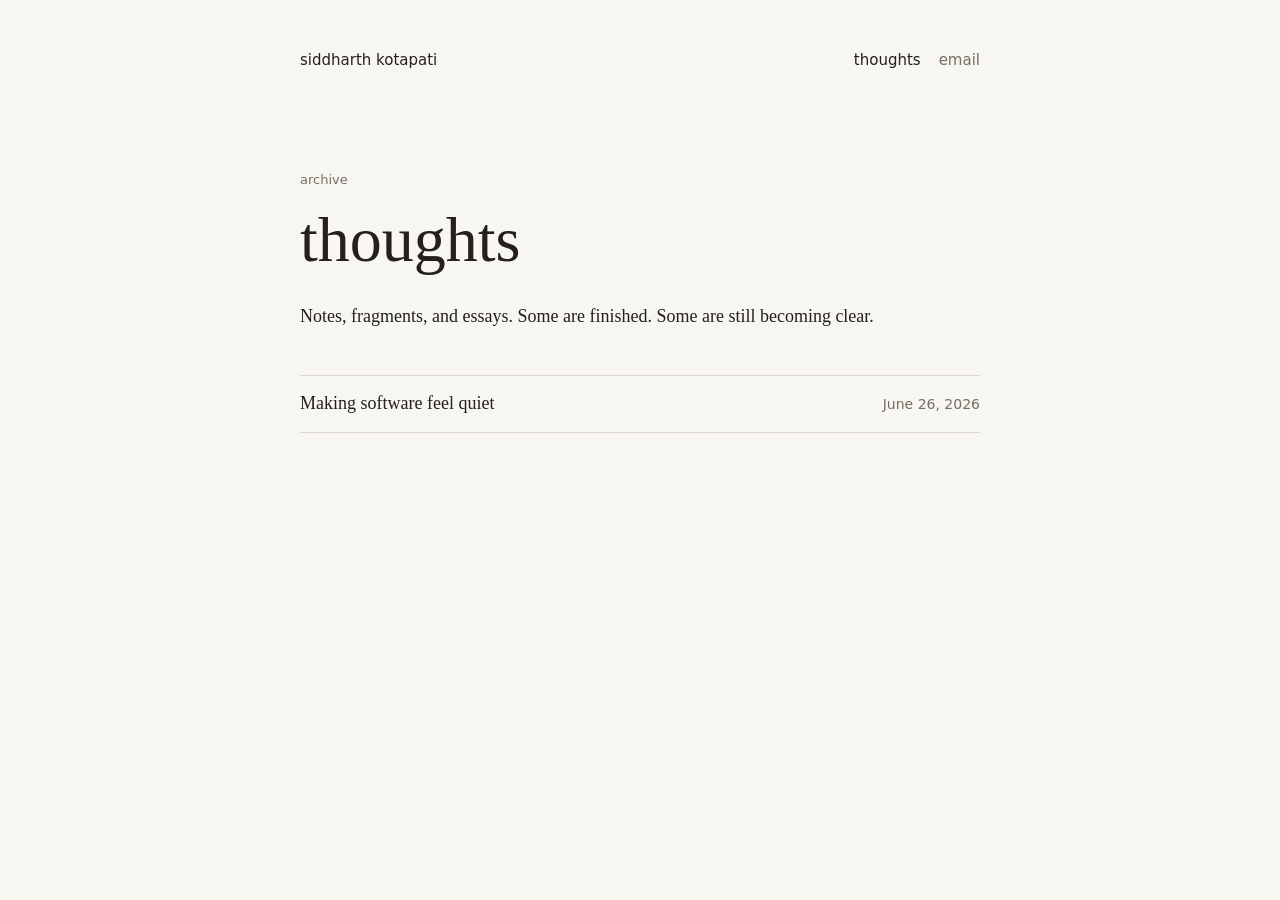
==== thoughts/index.html @ 5019326f "Create quiet notebook site" ====
<!doctype html>
<html lang="en">
  <head>
    <meta charset="utf-8">
    <meta name="viewport" content="width=device-width, initial-scale=1">
    <title>Thoughts - Siddharth Kotapati</title>
    <meta
      name="description"
      content="Thoughts and notes from Siddharth Kotapati."
    >
    <link rel="stylesheet" href="../styles.css">
  </head>
  <body>
    <main class="page">
      <header class="site-header">
        <a class="name" href="../">siddharth kotapati</a>
        <nav aria-label="Primary">
          <a aria-current="page" href="./">thoughts</a>
          <a href="mailto:hello@example.com">email</a>
        </nav>
      </header>

      <section class="intro compact" aria-labelledby="thoughts-title">
        <p class="kicker">archive</p>
        <h1 id="thoughts-title">thoughts</h1>
        <p>
          Notes, fragments, and essays. Some are finished. Some are still
          becoming clear.
        </p>
      </section>

      <ol class="thought-list archive">
        <li>
          <a href="./making-software-feel-quiet.html">
            Making software feel quiet
          </a>
          <time datetime="2026-06-26">June 26, 2026</time>
        </li>
      </ol>
    </main>
  </body>
</html>
---- styles.css ----
:root {
  color-scheme: light;
  --background: #f8f6f0;
  --text: #24211d;
  --muted: #746f66;
  --line: #ddd7cb;
  --link: #2f5f6f;
  --link-hover: #173b46;
  --selection: #d9e7e6;
}

* {
  box-sizing: border-box;
}

::selection {
  background: var(--selection);
}

html {
  min-height: 100%;
}

body {
  margin: 0;
  min-height: 100%;
  background: var(--background);
  color: var(--text);
  font-family: Georgia, "Times New Roman", serif;
  font-size: 18px;
  line-height: 1.65;
  text-rendering: optimizeLegibility;
}

a {
  color: var(--link);
  text-decoration-thickness: 0.06em;
  text-underline-offset: 0.18em;
}

a:hover {
  color: var(--link-hover);
}

.page {
  width: min(100% - 40px, 680px);
  margin: 0 auto;
  padding: 48px 0 72px;
}

.site-header {
  display: flex;
  align-items: baseline;
  justify-content: space-between;
  gap: 24px;
  margin-bottom: 96px;
  font-size: 15px;
  font-family: ui-sans-serif, system-ui, -apple-system, BlinkMacSystemFont,
    "Segoe UI", sans-serif;
}

.name {
  color: var(--text);
  text-decoration: none;
}

nav {
  display: flex;
  gap: 18px;
  flex-wrap: wrap;
  justify-content: flex-end;
}

nav a {
  color: var(--muted);
  text-decoration: none;
}

nav a:hover,
nav a[aria-current="page"] {
  color: var(--text);
}

.intro {
  margin-bottom: 64px;
}

.intro.compact {
  margin-bottom: 44px;
}

.kicker {
  margin: 0 0 12px;
  color: var(--muted);
  font-family: ui-sans-serif, system-ui, -apple-system, BlinkMacSystemFont,
    "Segoe UI", sans-serif;
  font-size: 13px;
  letter-spacing: 0;
  text-transform: lowercase;
}

h1,
h2 {
  font-weight: 400;
  line-height: 1.18;
}

h1 {
  max-width: 620px;
  margin: 0 0 24px;
  font-size: clamp(36px, 7vw, 64px);
}

h2 {
  margin: 0 0 16px;
  font-size: 22px;
}

p {
  margin: 0 0 22px;
}

.section {
  padding-top: 30px;
  margin-top: 30px;
  border-top: 1px solid var(--line);
}

.quiet-list,
.thought-list {
  padding: 0;
  margin: 0;
  list-style: none;
}

.quiet-list li {
  margin-bottom: 8px;
}

.thought-list li {
  display: grid;
  grid-template-columns: 1fr auto;
  gap: 24px;
  align-items: baseline;
  padding: 13px 0;
  border-top: 1px solid var(--line);
}

.thought-list li:last-child {
  border-bottom: 1px solid var(--line);
}

.thought-list a {
  color: var(--text);
  text-decoration: none;
}

.thought-list a:hover {
  color: var(--link-hover);
  text-decoration: underline;
  text-decoration-thickness: 0.06em;
  text-underline-offset: 0.18em;
}

time {
  color: var(--muted);
  font-family: ui-sans-serif, system-ui, -apple-system, BlinkMacSystemFont,
    "Segoe UI", sans-serif;
  font-size: 14px;
  white-space: nowrap;
}

.post h1 {
  margin-bottom: 12px;
}

.post time {
  display: block;
  margin-bottom: 40px;
}

.post {
  margin-bottom: 56px;
}

.back-link {
  font-family: ui-sans-serif, system-ui, -apple-system, BlinkMacSystemFont,
    "Segoe UI", sans-serif;
  font-size: 15px;
}

@media (max-width: 560px) {
  body {
    font-size: 17px;
  }

  .page {
    width: min(100% - 32px, 680px);
    padding-top: 32px;
  }

  .site-header {
    display: block;
    margin-bottom: 72px;
  }

  nav {
    justify-content: flex-start;
    margin-top: 12px;
  }

  .thought-list li {
    grid-template-columns: 1fr;
    gap: 2px;
  }
}
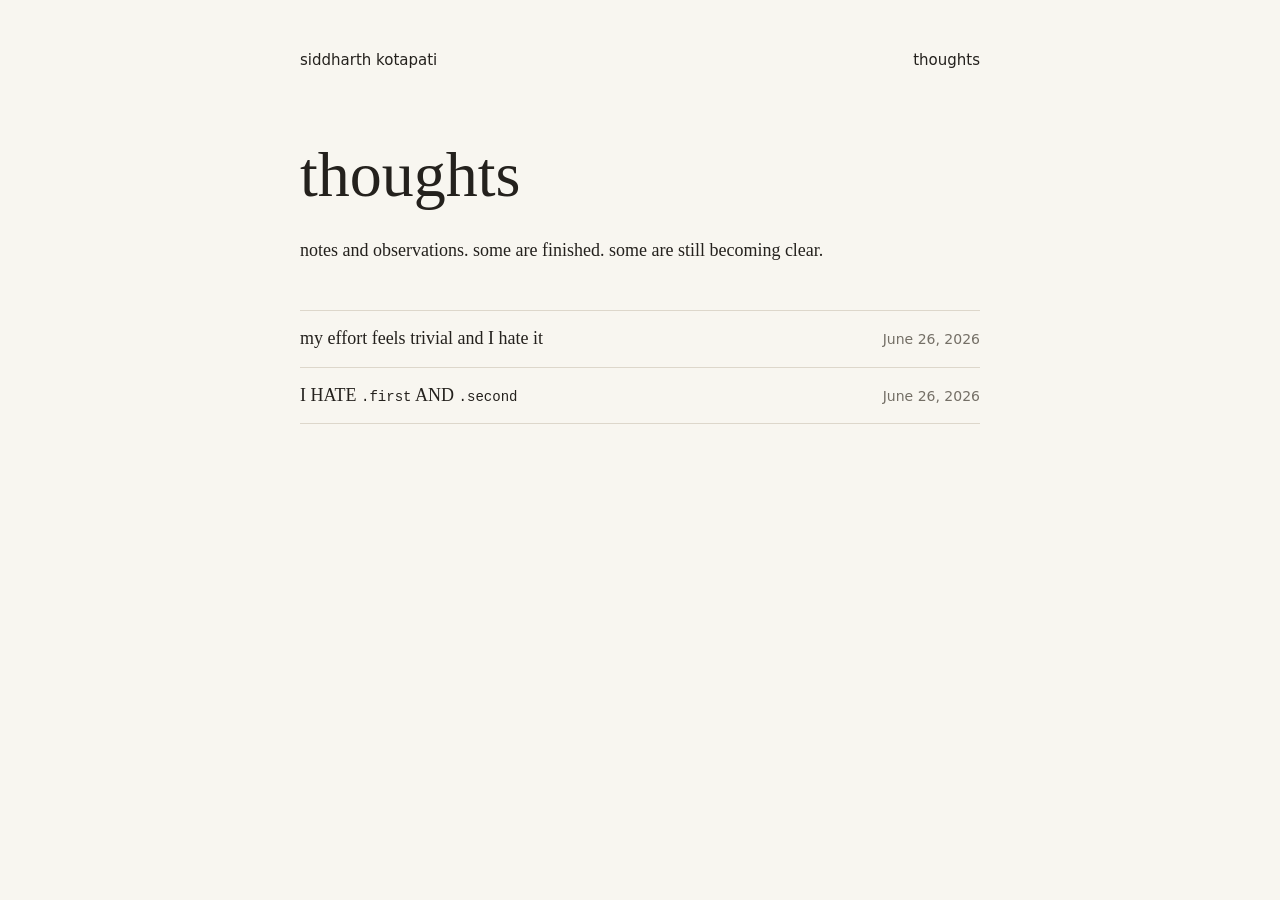
==== commit bea8f28e: "Update website" ====
--- a/thoughts/index.html
+++ b/thoughts/index.html
@@ -11,28 +11,32 @@
     <link rel="stylesheet" href="../styles.css">
   </head>
   <body>
-    <main class="page">
+    <main class="page thoughts-page">
       <header class="site-header">
         <a class="name" href="../">siddharth kotapati</a>
         <nav aria-label="Primary">
           <a aria-current="page" href="./">thoughts</a>
-          <a href="mailto:hello@example.com">email</a>
         </nav>
       </header>
 
       <section class="intro compact" aria-labelledby="thoughts-title">
-        <p class="kicker">archive</p>
         <h1 id="thoughts-title">thoughts</h1>
         <p>
-          Notes, fragments, and essays. Some are finished. Some are still
+          notes and observations. some are finished. some are still
           becoming clear.
         </p>
       </section>
 
       <ol class="thought-list archive">
         <li>
-          <a href="./making-software-feel-quiet.html">
-            Making software feel quiet
+          <a href="./my-effort-feels-trivial-and-i-hate-it.html">
+            my effort feels trivial and I hate it
+          </a>
+          <time datetime="2026-06-26">June 26, 2026</time>
+        </li>
+        <li>
+          <a href="./i-hate-the-first-and-second.html">
+            I HATE <code>.first</code> AND <code>.second</code>
           </a>
           <time datetime="2026-06-26">June 26, 2026</time>
         </li>
--- a/styles.css
+++ b/styles.css
@@ -59,6 +59,18 @@
     "Segoe UI", sans-serif;
 }
 
+.thoughts-page .site-header {
+  margin-bottom: 64px;
+}
+
+.home-page .site-header {
+  margin-bottom: 64px;
+}
+
+.post-page .site-header {
+  margin-bottom: 64px;
+}
+
 .name {
   color: var(--text);
   text-decoration: none;
@@ -116,8 +128,30 @@
   font-size: 22px;
 }
 
+.currently h2 {
+  font-size: 30px;
+}
+
 p {
   margin: 0 0 22px;
+}
+
+code {
+  font-family: ui-monospace, SFMono-Regular, Menlo, Monaco, Consolas,
+    "Liberation Mono", monospace;
+  font-size: 0.88em;
+  color: inherit;
+  white-space: nowrap;
+}
+
+h1 code,
+.thought-list code {
+  font-size: 0.78em;
+}
+
+.thought-list code {
+  padding-top: 0.06em;
+  padding-bottom: 0.06em;
 }
 
 .section {
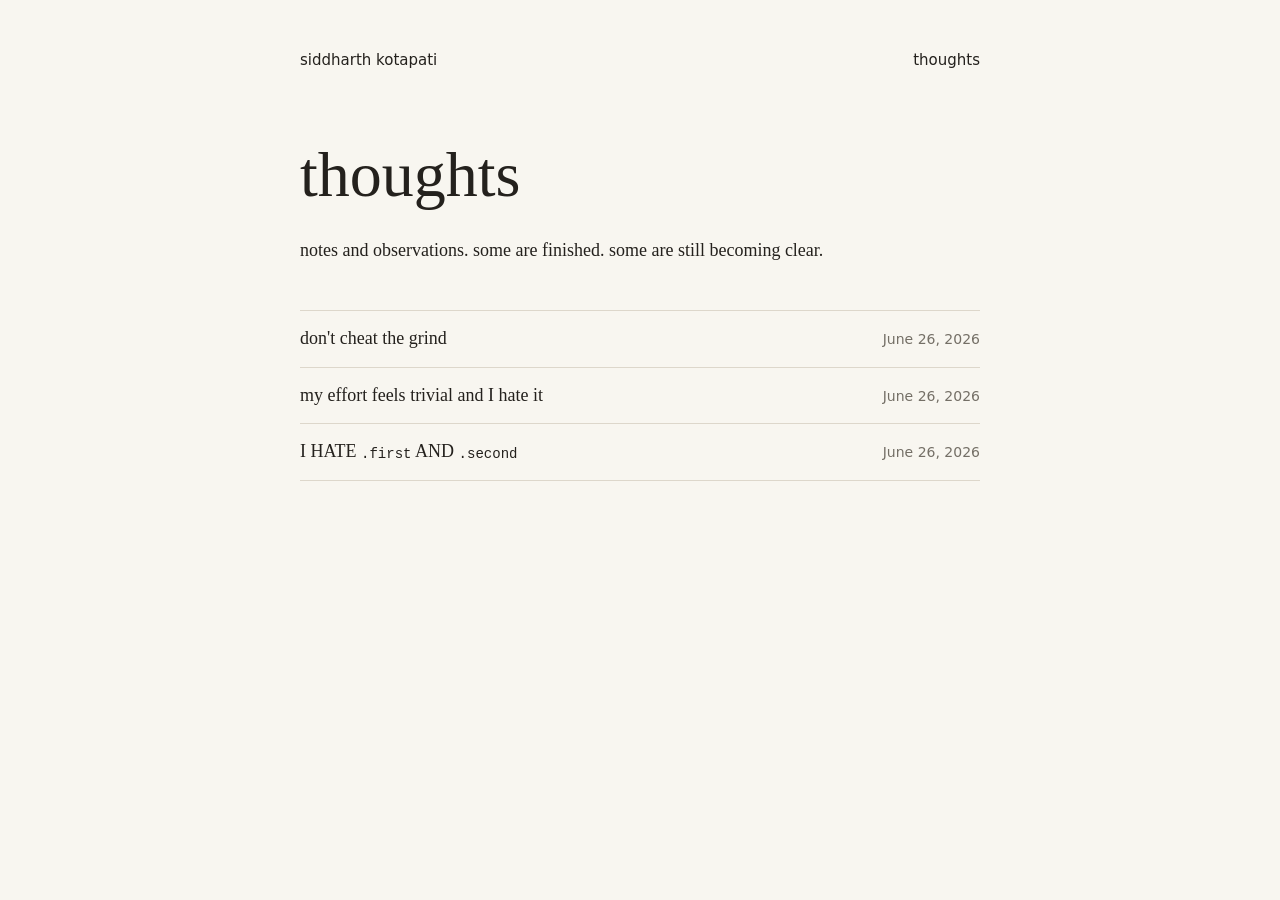
==== commit 442beb2c: "new article + formatting/grammar" ====
--- a/thoughts/index.html
+++ b/thoughts/index.html
@@ -29,6 +29,12 @@
 
       <ol class="thought-list archive">
         <li>
+          <a href="./dont-cheat-the-grind.html">
+            don't cheat the grind
+          </a>
+          <time datetime="2026-06-26">June 26, 2026</time>
+        </li>
+        <li>
           <a href="./my-effort-feels-trivial-and-i-hate-it.html">
             my effort feels trivial and I hate it
           </a>
--- a/styles.css
+++ b/styles.css
@@ -217,6 +217,22 @@
   margin-bottom: 56px;
 }
 
+sup {
+  line-height: 0;
+}
+
+.footnotes {
+  padding-top: 18px;
+  margin-top: 42px;
+  border-top: 1px solid var(--line);
+  color: var(--muted);
+  font-size: 13px;
+}
+
+.footnotes p {
+  margin-bottom: 0;
+}
+
 .back-link {
   font-family: ui-sans-serif, system-ui, -apple-system, BlinkMacSystemFont,
     "Segoe UI", sans-serif;
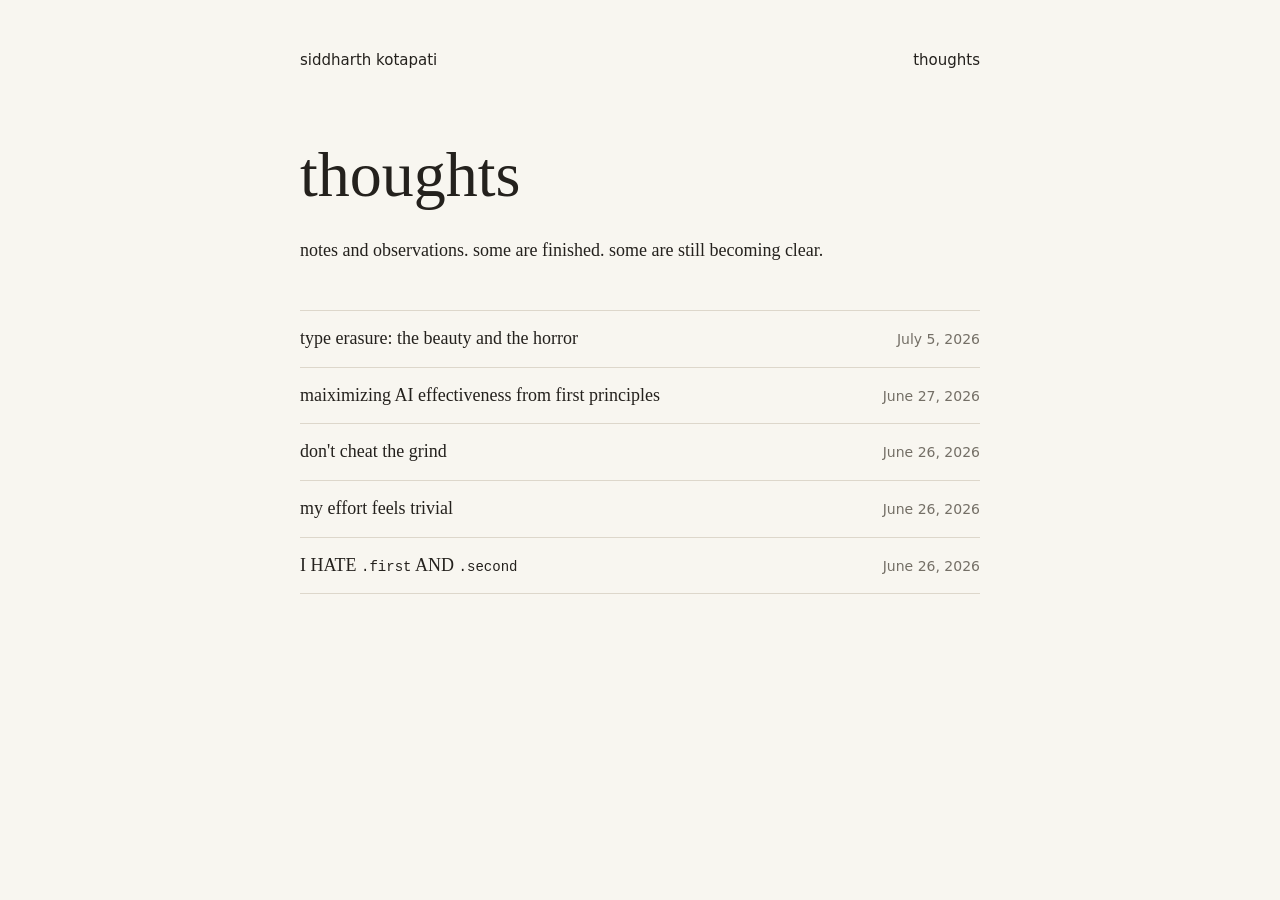
==== commit 5610b51d: "Add type erasure article" ====
--- a/thoughts/index.html
+++ b/thoughts/index.html
@@ -29,6 +29,18 @@
 
       <ol class="thought-list archive">
         <li>
+          <a href="./type-erasure-the-beauty-and-the-horror.html">
+            type erasure: the beauty and the horror
+          </a>
+          <time datetime="2026-07-05">July 5, 2026</time>
+        </li>
+        <li>
+          <a href="./maiximizing-ai-effectiveness-from-first-principles.html">
+            maiximizing AI effectiveness from first principles
+          </a>
+          <time datetime="2026-06-27">June 27, 2026</time>
+        </li>
+        <li>
           <a href="./dont-cheat-the-grind.html">
             don't cheat the grind
           </a>
@@ -36,7 +48,7 @@
         </li>
         <li>
           <a href="./my-effort-feels-trivial-and-i-hate-it.html">
-            my effort feels trivial and I hate it
+            my effort feels trivial
           </a>
           <time datetime="2026-06-26">June 26, 2026</time>
         </li>
--- a/styles.css
+++ b/styles.css
@@ -144,6 +144,21 @@
   white-space: nowrap;
 }
 
+pre {
+  overflow-x: auto;
+  padding: 18px;
+  margin: 0 0 22px;
+  border: 1px solid var(--line);
+  background: rgba(255, 255, 255, 0.42);
+  font-size: 14px;
+  line-height: 1.5;
+}
+
+pre code {
+  font-size: 1em;
+  white-space: pre;
+}
+
 h1 code,
 .thought-list code {
   font-size: 0.78em;
@@ -208,6 +223,10 @@
   margin-bottom: 12px;
 }
 
+.post h2 {
+  font-size: 30px;
+}
+
 .post time {
   display: block;
   margin-bottom: 40px;
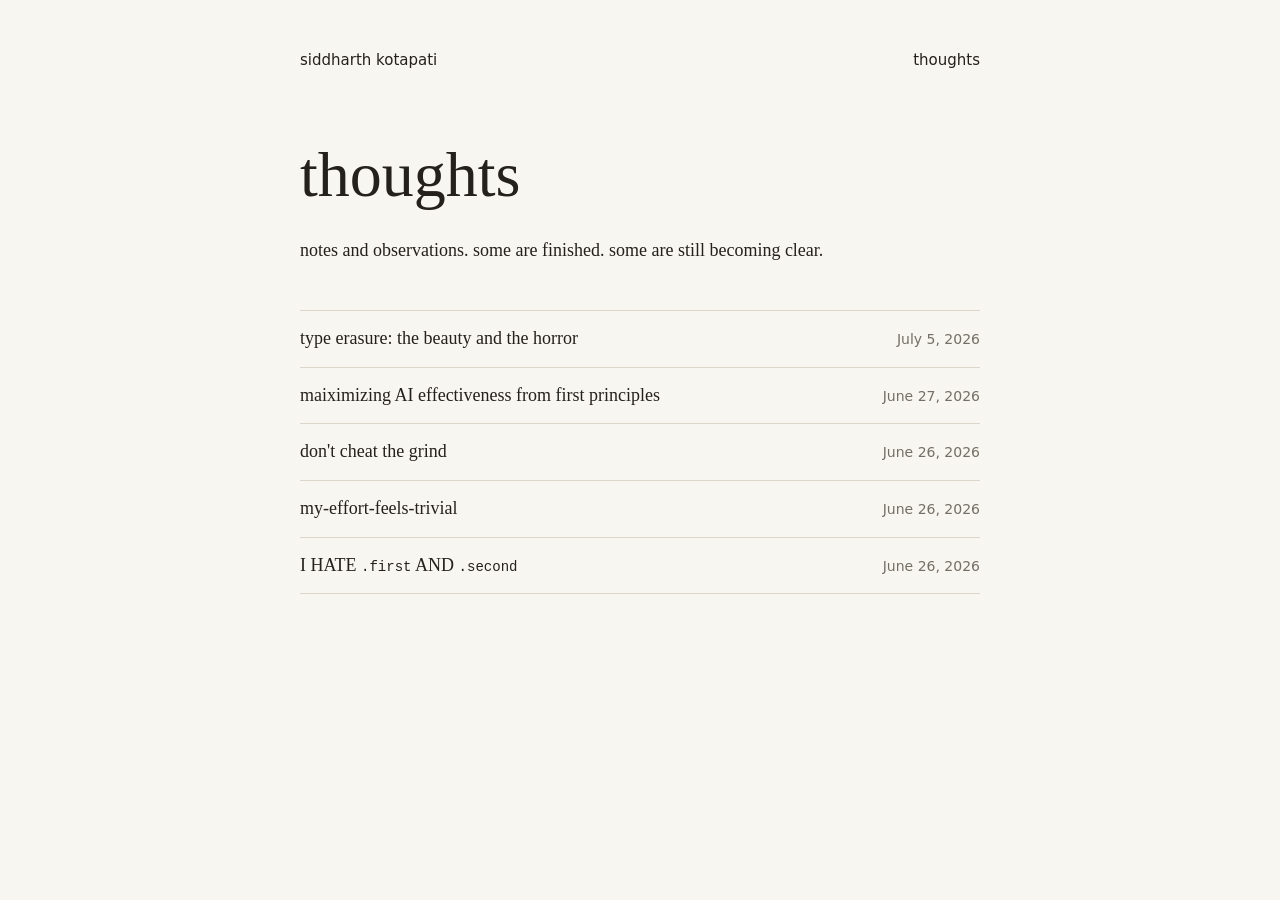
==== commit ce5140c3: "Rename effort article" ====
--- a/thoughts/index.html
+++ b/thoughts/index.html
@@ -47,8 +47,8 @@
           <time datetime="2026-06-26">June 26, 2026</time>
         </li>
         <li>
-          <a href="./my-effort-feels-trivial-and-i-hate-it.html">
-            my effort feels trivial
+          <a href="./my-effort-feels-trivial.html">
+            my-effort-feels-trivial
           </a>
           <time datetime="2026-06-26">June 26, 2026</time>
         </li>
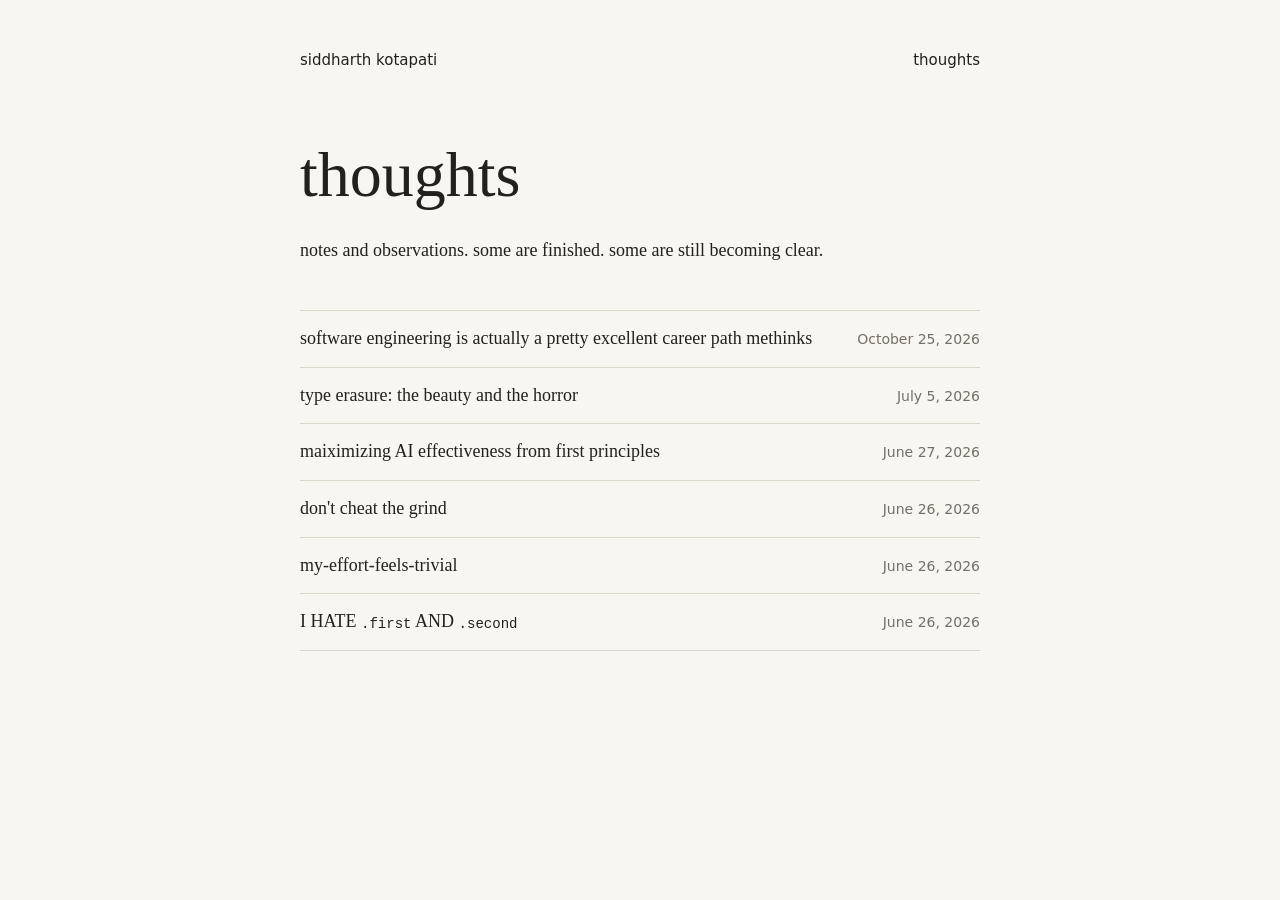
==== commit fa40c4c7: "new essay - on the state of the softare industry" ====
--- a/thoughts/index.html
+++ b/thoughts/index.html
@@ -28,6 +28,12 @@
       </section>
 
       <ol class="thought-list archive">
+        <li>
+          <a href="./software-engineering-is-an-excellent-career-path.html">
+            software engineering is actually a pretty excellent career path methinks
+          </a>
+          <time datetime="2026-10-25">October 25, 2026</time>
+        </li>
         <li>
           <a href="./type-erasure-the-beauty-and-the-horror.html">
             type erasure: the beauty and the horror
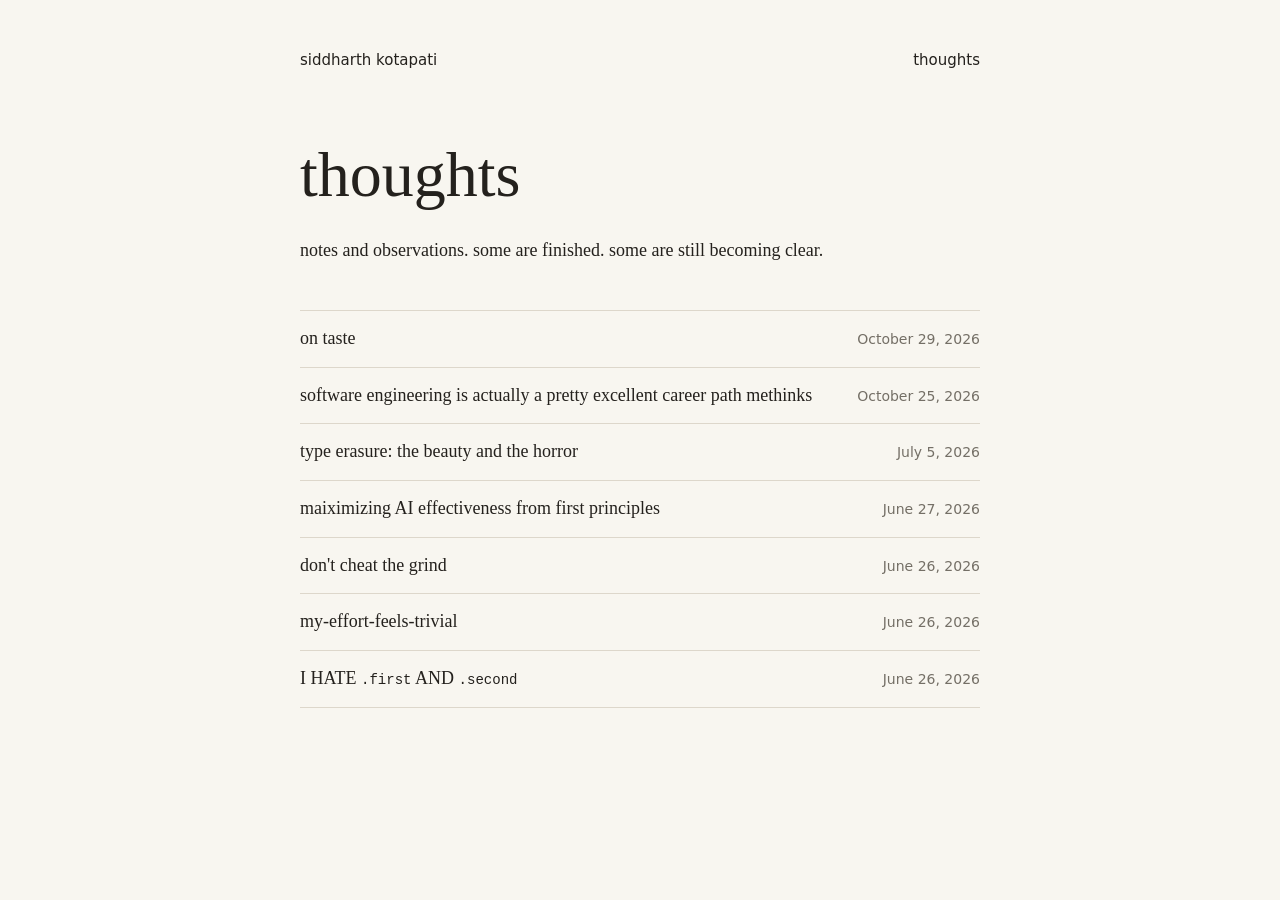
==== commit afc8056b: "new essay - on taste" ====
--- a/thoughts/index.html
+++ b/thoughts/index.html
@@ -28,6 +28,10 @@
       </section>
 
       <ol class="thought-list archive">
+        <li>
+          <a href="./on-taste.html">on taste</a>
+          <time datetime="2026-10-29">October 29, 2026</time>
+        </li>
         <li>
           <a href="./software-engineering-is-an-excellent-career-path.html">
             software engineering is actually a pretty excellent career path methinks
